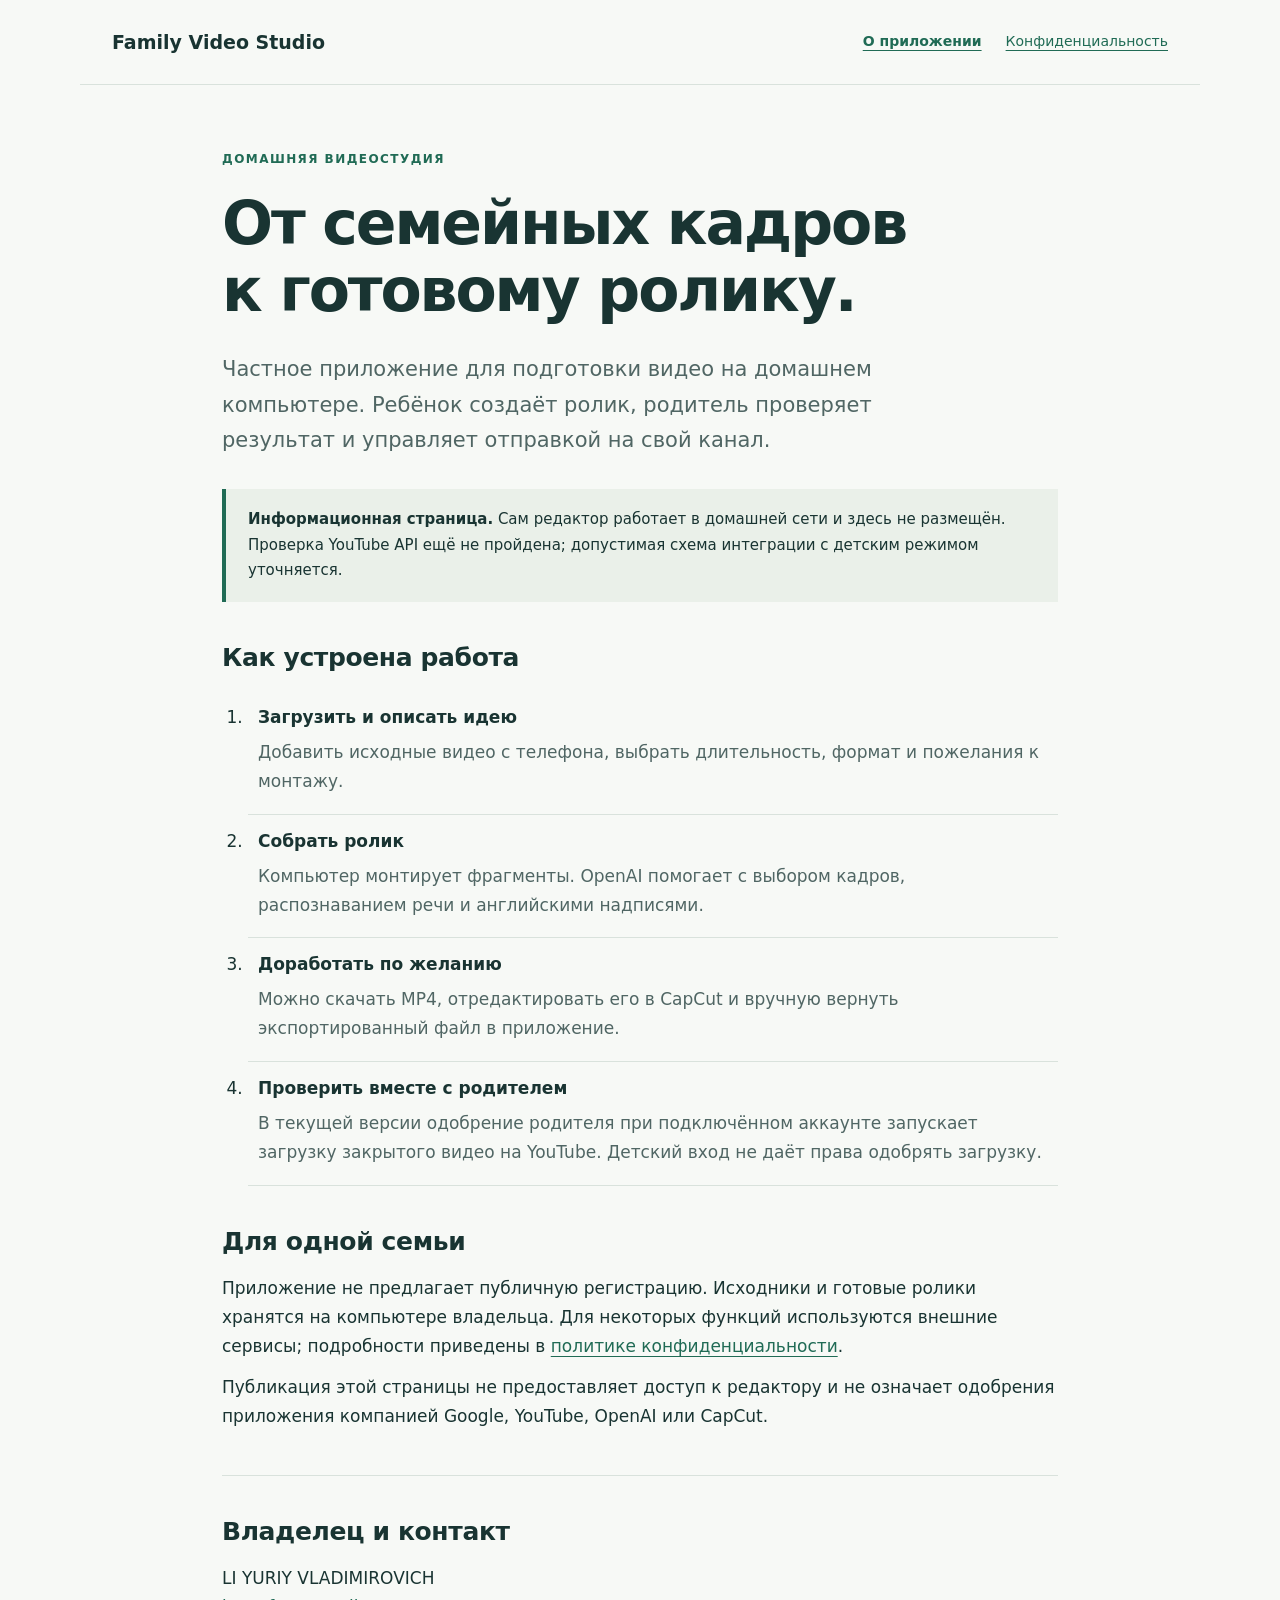
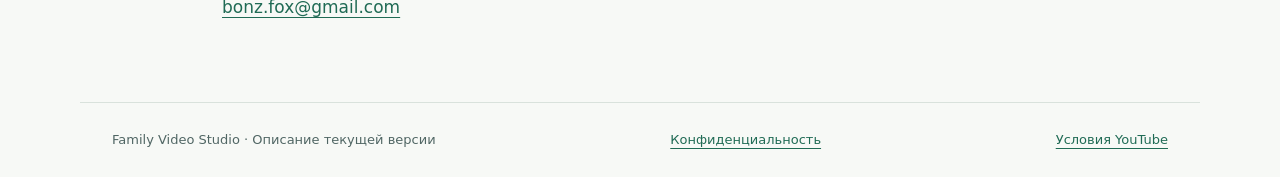
==== index.html @ 89be4508 "Publish application information and privacy pages" ====
<!doctype html>
<html lang="ru">
<head>
  <meta charset="utf-8">
  <meta name="viewport" content="width=device-width, initial-scale=1">
  <meta name="description" content="Family Video Studio — информация о частной домашней видеостудии.">
  <title>Family Video Studio — о приложении</title>
  <link rel="stylesheet" href="style.css">
</head>
<body>
  <header><a class="brand" href="index.html">Family Video Studio</a><nav aria-label="Основное меню"><a href="index.html" aria-current="page">О приложении</a><a href="privacy.html">Конфиденциальность</a></nav></header>
  <main>
    <p class="eyebrow">Домашняя видеостудия</p>
    <h1>От семейных кадров<br>к готовому ролику.</h1>
    <p class="lead">Частное приложение для подготовки видео на домашнем компьютере. Ребёнок создаёт ролик, родитель проверяет результат и управляет отправкой на свой канал.</p>
    <aside class="notice"><strong>Информационная страница.</strong> Сам редактор работает в домашней сети и здесь не размещён. Проверка YouTube API ещё не пройдена; допустимая схема интеграции с детским режимом уточняется.</aside>
    <h2>Как устроена работа</h2>
    <ol class="steps">
      <li><strong>Загрузить и описать идею</strong><p>Добавить исходные видео с телефона, выбрать длительность, формат и пожелания к монтажу.</p></li>
      <li><strong>Собрать ролик</strong><p>Компьютер монтирует фрагменты. OpenAI помогает с выбором кадров, распознаванием речи и английскими надписями.</p></li>
      <li><strong>Доработать по желанию</strong><p>Можно скачать MP4, отредактировать его в CapCut и вручную вернуть экспортированный файл в приложение.</p></li>
      <li><strong>Проверить вместе с родителем</strong><p>В текущей версии одобрение родителя при подключённом аккаунте запускает загрузку закрытого видео на YouTube. Детский вход не даёт права одобрять загрузку.</p></li>
    </ol>
    <h2>Для одной семьи</h2>
    <p>Приложение не предлагает публичную регистрацию. Исходники и готовые ролики хранятся на компьютере владельца. Для некоторых функций используются внешние сервисы; подробности приведены в <a href="privacy.html">политике конфиденциальности</a>.</p>
    <p>Публикация этой страницы не предоставляет доступ к редактору и не означает одобрения приложения компанией Google, YouTube, OpenAI или CapCut.</p>
    <section class="contact"><h2>Владелец и контакт</h2><p>LI YURIY VLADIMIROVICH<br><a href="mailto:bonz.fox@gmail.com">bonz.fox@gmail.com</a></p></section>
  </main>
  <footer><span>Family Video Studio · Описание текущей версии</span><a href="privacy.html">Конфиденциальность</a><a href="https://www.youtube.com/t/terms">Условия YouTube</a></footer>
</body>
</html>
---- style.css ----
:root{color-scheme:light;--ink:#193432;--muted:#506664;--paper:#f7f9f6;--line:#d9e2dc;--accent:#206b55}
*{box-sizing:border-box}body{margin:0;background:var(--paper);color:var(--ink);font:17px/1.7 system-ui,-apple-system,"Segoe UI",sans-serif}a{color:var(--accent);text-underline-offset:4px}a:hover{text-decoration-thickness:2px}a:focus-visible{outline:3px solid #bd6509;outline-offset:5px}header,footer{max-width:1120px;margin:auto;padding:26px 32px;display:flex;gap:24px;align-items:center;justify-content:space-between}header{border-bottom:1px solid var(--line)}.brand{font-size:19px;font-weight:750;text-decoration:none;color:var(--ink)}nav{display:flex;gap:24px;flex-wrap:wrap;font-size:14px}nav a[aria-current]{font-weight:700}main{max-width:900px;margin:64px auto 80px;padding:0 32px}.eyebrow{text-transform:uppercase;letter-spacing:.12em;font-size:12px;font-weight:750;color:var(--accent)}h1{font-size:clamp(34px,5.3vw,60px);line-height:1.12;letter-spacing:-.035em;margin:20px 0 28px;overflow-wrap:anywhere}h2{font-size:25px;line-height:1.3;margin:40px 0 16px;letter-spacing:-.015em}p{margin:12px 0}.lead{font-size:21px;max-width:730px;color:var(--muted)}.notice{font-size:15px;background:#eaf0e9;border-left:4px solid var(--accent);padding:18px 22px;margin:30px 0}.steps{padding-left:26px}.steps li{padding:12px 0 12px 10px;border-bottom:1px solid var(--line)}.steps p{color:var(--muted);margin:6px 0}.contact{margin-top:44px;border-top:1px solid var(--line)}footer{border-top:1px solid var(--line);font-size:13px;color:var(--muted);flex-wrap:wrap}.policy{max-width:850px}.policy h1{font-size:clamp(30px,4vw,48px)}.policy li{margin:10px 0}@media(max-width:600px){header{align-items:flex-start;flex-direction:column;gap:14px;padding:22px}main{padding:0 22px;margin-top:36px}.lead{font-size:19px}nav{gap:18px}footer{padding:22px}.notice{padding:16px}.policy h2{font-size:23px}}
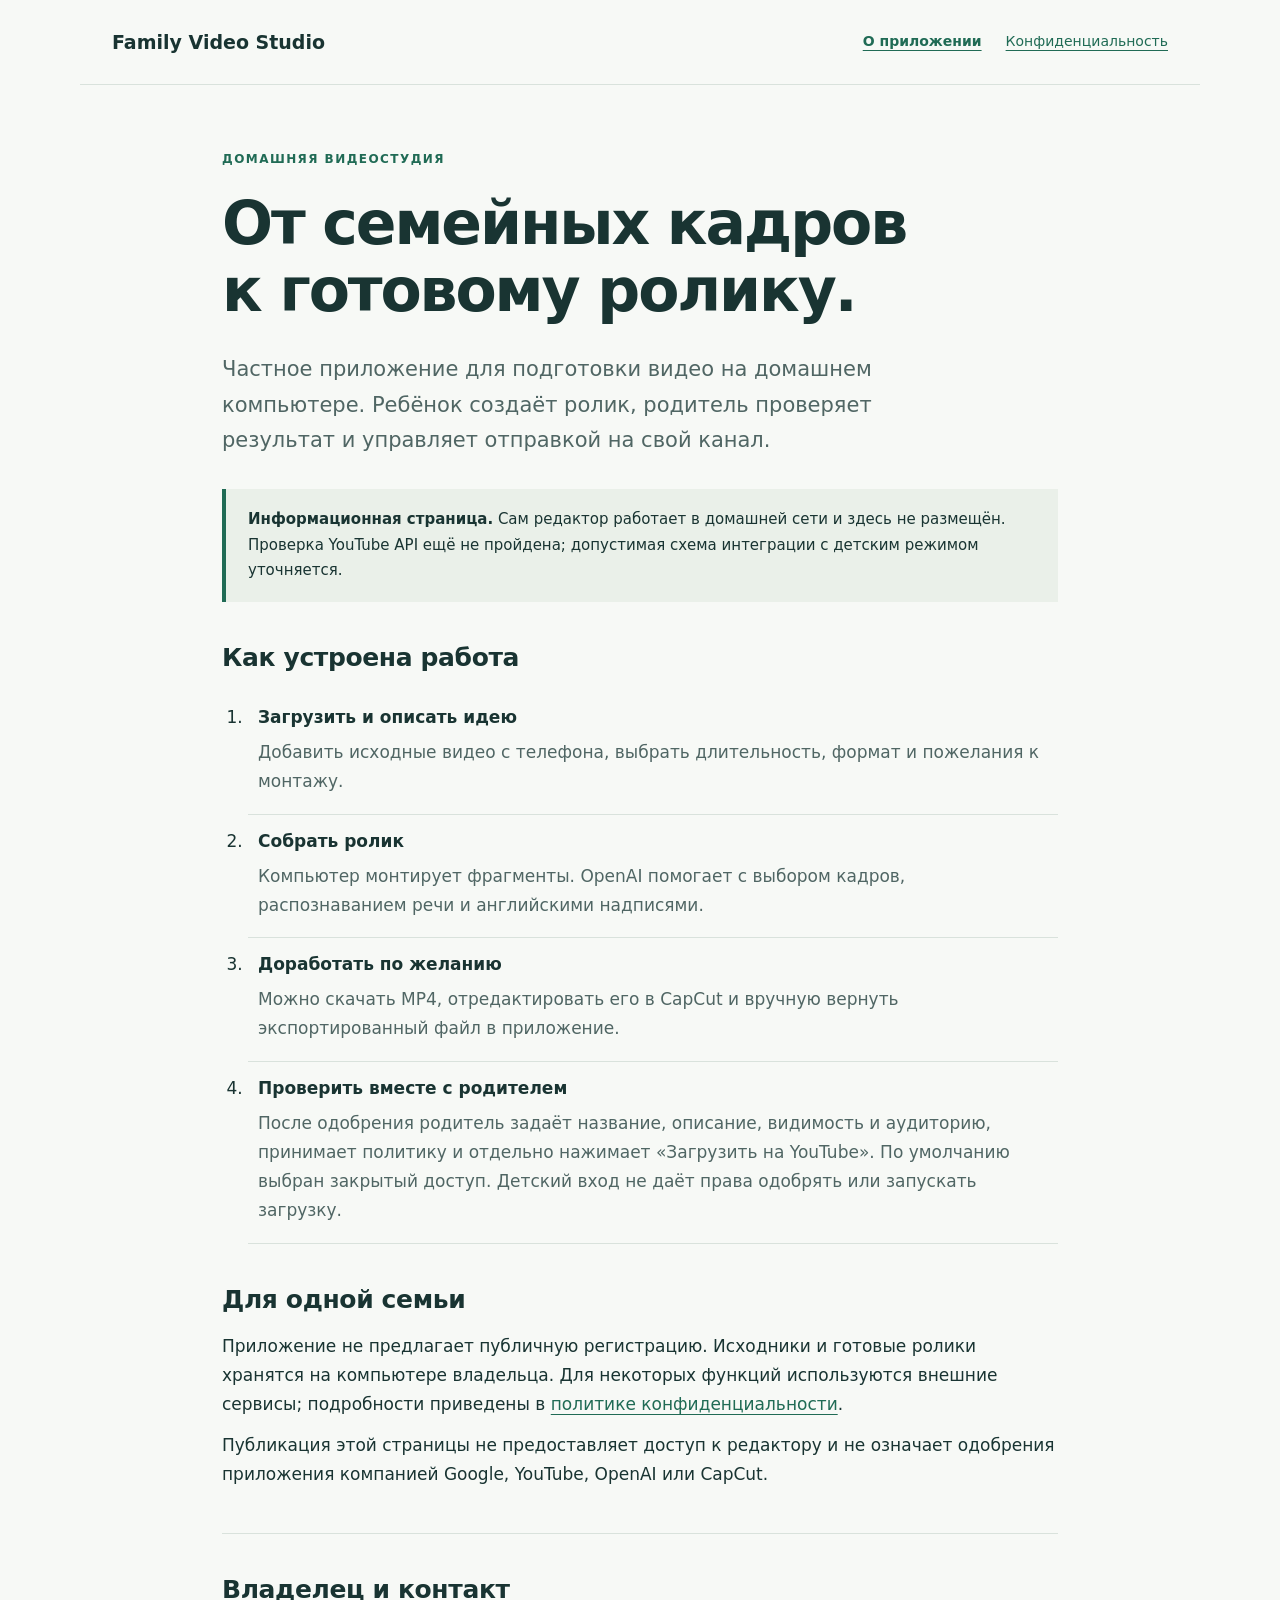
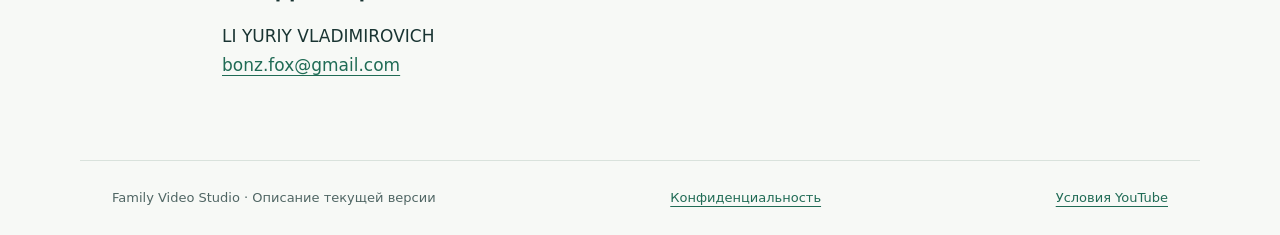
==== commit 04570b89: "Document explicit uploads and YouTube disconnection" ====
--- a/index.html
+++ b/index.html
@@ -19,7 +19,7 @@
       <li><strong>Загрузить и описать идею</strong><p>Добавить исходные видео с телефона, выбрать длительность, формат и пожелания к монтажу.</p></li>
       <li><strong>Собрать ролик</strong><p>Компьютер монтирует фрагменты. OpenAI помогает с выбором кадров, распознаванием речи и английскими надписями.</p></li>
       <li><strong>Доработать по желанию</strong><p>Можно скачать MP4, отредактировать его в CapCut и вручную вернуть экспортированный файл в приложение.</p></li>
-      <li><strong>Проверить вместе с родителем</strong><p>В текущей версии одобрение родителя при подключённом аккаунте запускает загрузку закрытого видео на YouTube. Детский вход не даёт права одобрять загрузку.</p></li>
+      <li><strong>Проверить вместе с родителем</strong><p>После одобрения родитель задаёт название, описание, видимость и аудиторию, принимает политику и отдельно нажимает «Загрузить на YouTube». По умолчанию выбран закрытый доступ. Детский вход не даёт права одобрять или запускать загрузку.</p></li>
     </ol>
     <h2>Для одной семьи</h2>
     <p>Приложение не предлагает публичную регистрацию. Исходники и готовые ролики хранятся на компьютере владельца. Для некоторых функций используются внешние сервисы; подробности приведены в <a href="privacy.html">политике конфиденциальности</a>.</p>
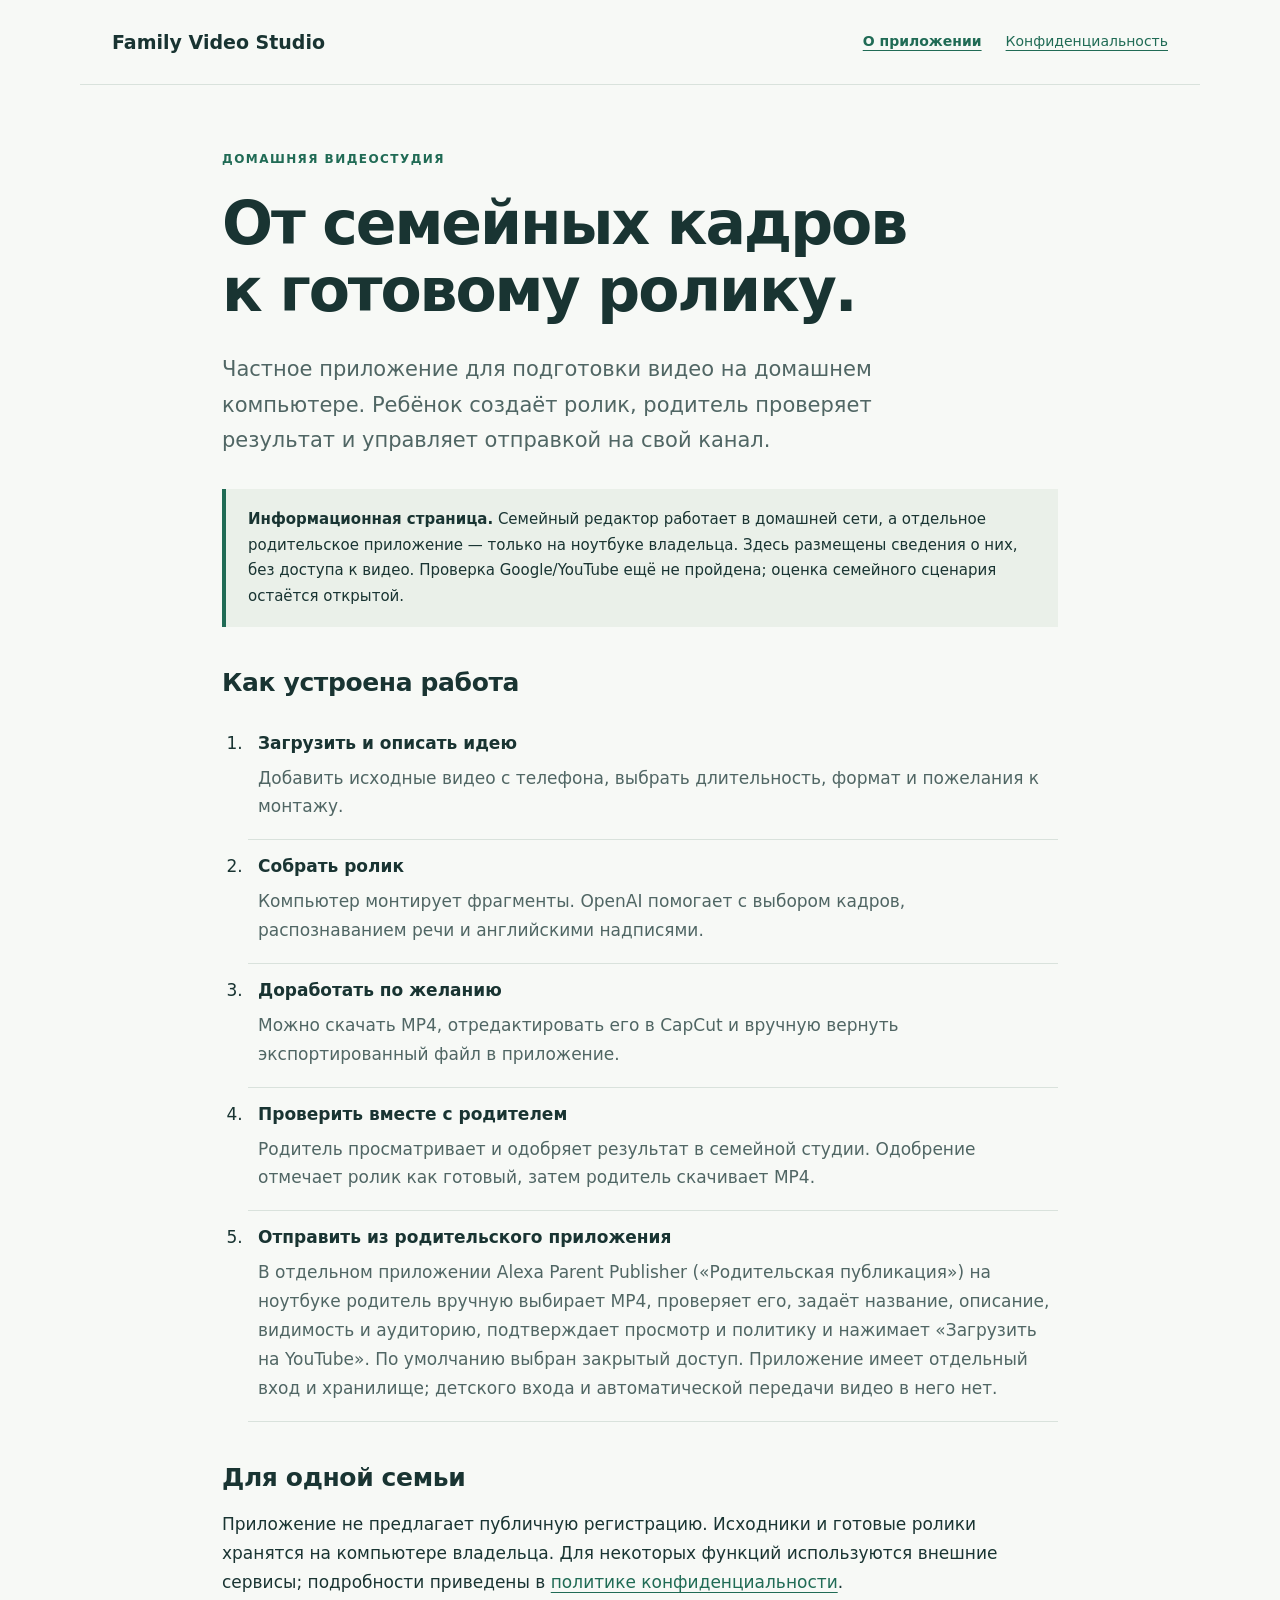
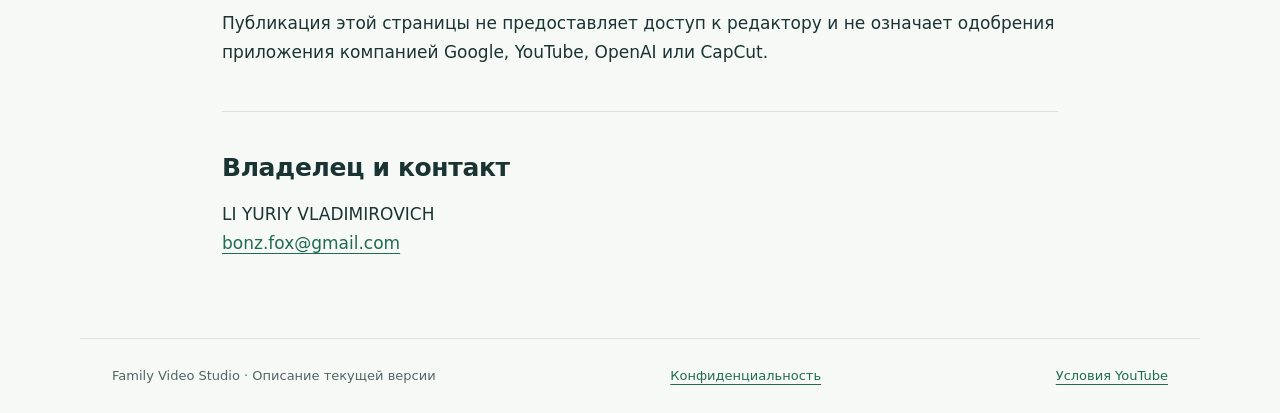
==== commit feb50b20: "Describe separate adult publisher and privacy policy .5 Publish the prepared privacy policy 2026-10-" ====
--- a/index.html
+++ b/index.html
@@ -1,31 +1,32 @@
-<!doctype html>
-<html lang="ru">
-<head>
-  <meta charset="utf-8">
-  <meta name="viewport" content="width=device-width, initial-scale=1">
-  <meta name="description" content="Family Video Studio — информация о частной домашней видеостудии.">
-  <title>Family Video Studio — о приложении</title>
-  <link rel="stylesheet" href="style.css">
-</head>
-<body>
-  <header><a class="brand" href="index.html">Family Video Studio</a><nav aria-label="Основное меню"><a href="index.html" aria-current="page">О приложении</a><a href="privacy.html">Конфиденциальность</a></nav></header>
-  <main>
-    <p class="eyebrow">Домашняя видеостудия</p>
-    <h1>От семейных кадров<br>к готовому ролику.</h1>
-    <p class="lead">Частное приложение для подготовки видео на домашнем компьютере. Ребёнок создаёт ролик, родитель проверяет результат и управляет отправкой на свой канал.</p>
-    <aside class="notice"><strong>Информационная страница.</strong> Сам редактор работает в домашней сети и здесь не размещён. Проверка YouTube API ещё не пройдена; допустимая схема интеграции с детским режимом уточняется.</aside>
-    <h2>Как устроена работа</h2>
-    <ol class="steps">
-      <li><strong>Загрузить и описать идею</strong><p>Добавить исходные видео с телефона, выбрать длительность, формат и пожелания к монтажу.</p></li>
-      <li><strong>Собрать ролик</strong><p>Компьютер монтирует фрагменты. OpenAI помогает с выбором кадров, распознаванием речи и английскими надписями.</p></li>
-      <li><strong>Доработать по желанию</strong><p>Можно скачать MP4, отредактировать его в CapCut и вручную вернуть экспортированный файл в приложение.</p></li>
-      <li><strong>Проверить вместе с родителем</strong><p>После одобрения родитель задаёт название, описание, видимость и аудиторию, принимает политику и отдельно нажимает «Загрузить на YouTube». По умолчанию выбран закрытый доступ. Детский вход не даёт права одобрять или запускать загрузку.</p></li>
-    </ol>
-    <h2>Для одной семьи</h2>
-    <p>Приложение не предлагает публичную регистрацию. Исходники и готовые ролики хранятся на компьютере владельца. Для некоторых функций используются внешние сервисы; подробности приведены в <a href="privacy.html">политике конфиденциальности</a>.</p>
-    <p>Публикация этой страницы не предоставляет доступ к редактору и не означает одобрения приложения компанией Google, YouTube, OpenAI или CapCut.</p>
-    <section class="contact"><h2>Владелец и контакт</h2><p>LI YURIY VLADIMIROVICH<br><a href="mailto:bonz.fox@gmail.com">bonz.fox@gmail.com</a></p></section>
-  </main>
-  <footer><span>Family Video Studio · Описание текущей версии</span><a href="privacy.html">Конфиденциальность</a><a href="https://www.youtube.com/t/terms">Условия YouTube</a></footer>
-</body>
-</html>
+<!doctype html>
+<html lang="ru">
+<head>
+  <meta charset="utf-8">
+  <meta name="viewport" content="width=device-width, initial-scale=1">
+  <meta name="description" content="Family Video Studio — информация о частной домашней видеостудии.">
+  <title>Family Video Studio — о приложении</title>
+  <link rel="stylesheet" href="style.css">
+</head>
+<body>
+  <header><a class="brand" href="index.html">Family Video Studio</a><nav aria-label="Основное меню"><a href="index.html" aria-current="page">О приложении</a><a href="privacy.html">Конфиденциальность</a></nav></header>
+  <main>
+    <p class="eyebrow">Домашняя видеостудия</p>
+    <h1>От семейных кадров<br>к готовому ролику.</h1>
+    <p class="lead">Частное приложение для подготовки видео на домашнем компьютере. Ребёнок создаёт ролик, родитель проверяет результат и управляет отправкой на свой канал.</p>
+    <aside class="notice"><strong>Информационная страница.</strong> Семейный редактор работает в домашней сети, а отдельное родительское приложение — только на ноутбуке владельца. Здесь размещены сведения о них, без доступа к видео. Проверка Google/YouTube ещё не пройдена; оценка семейного сценария остаётся открытой.</aside>
+    <h2>Как устроена работа</h2>
+    <ol class="steps">
+      <li><strong>Загрузить и описать идею</strong><p>Добавить исходные видео с телефона, выбрать длительность, формат и пожелания к монтажу.</p></li>
+      <li><strong>Собрать ролик</strong><p>Компьютер монтирует фрагменты. OpenAI помогает с выбором кадров, распознаванием речи и английскими надписями.</p></li>
+      <li><strong>Доработать по желанию</strong><p>Можно скачать MP4, отредактировать его в CapCut и вручную вернуть экспортированный файл в приложение.</p></li>
+      <li><strong>Проверить вместе с родителем</strong><p>Родитель просматривает и одобряет результат в семейной студии. Одобрение отмечает ролик как готовый, затем родитель скачивает MP4.</p></li>
+      <li><strong>Отправить из родительского приложения</strong><p>В отдельном приложении Alexa Parent Publisher («Родительская публикация») на ноутбуке родитель вручную выбирает MP4, проверяет его, задаёт название, описание, видимость и аудиторию, подтверждает просмотр и политику и нажимает «Загрузить на YouTube». По умолчанию выбран закрытый доступ. Приложение имеет отдельный вход и хранилище; детского входа и автоматической передачи видео в него нет.</p></li>
+    </ol>
+    <h2>Для одной семьи</h2>
+    <p>Приложение не предлагает публичную регистрацию. Исходники и готовые ролики хранятся на компьютере владельца. Для некоторых функций используются внешние сервисы; подробности приведены в <a href="privacy.html">политике конфиденциальности</a>.</p>
+    <p>Публикация этой страницы не предоставляет доступ к редактору и не означает одобрения приложения компанией Google, YouTube, OpenAI или CapCut.</p>
+    <section class="contact"><h2>Владелец и контакт</h2><p>LI YURIY VLADIMIROVICH<br><a href="mailto:bonz.fox@gmail.com">bonz.fox@gmail.com</a></p></section>
+  </main>
+  <footer><span>Family Video Studio · Описание текущей версии</span><a href="privacy.html">Конфиденциальность</a><a href="https://www.youtube.com/t/terms">Условия YouTube</a></footer>
+</body>
+</html>
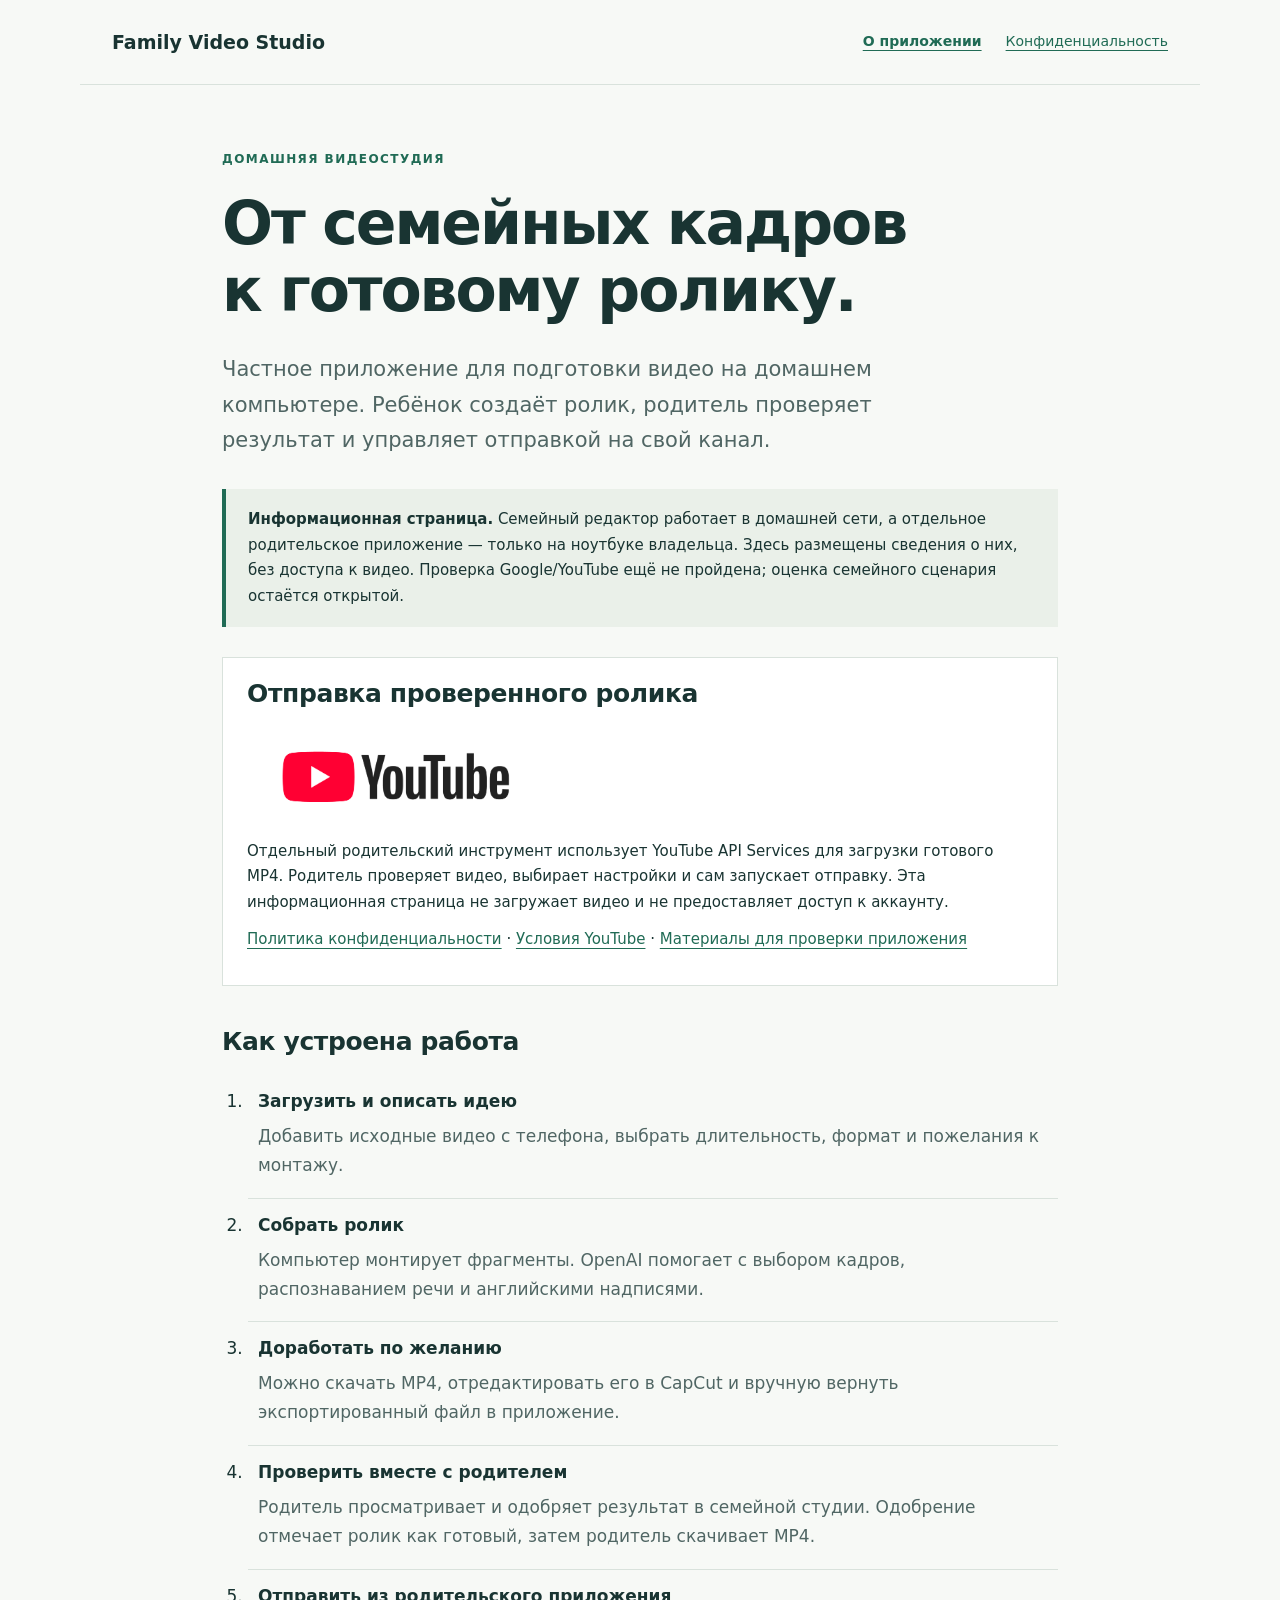
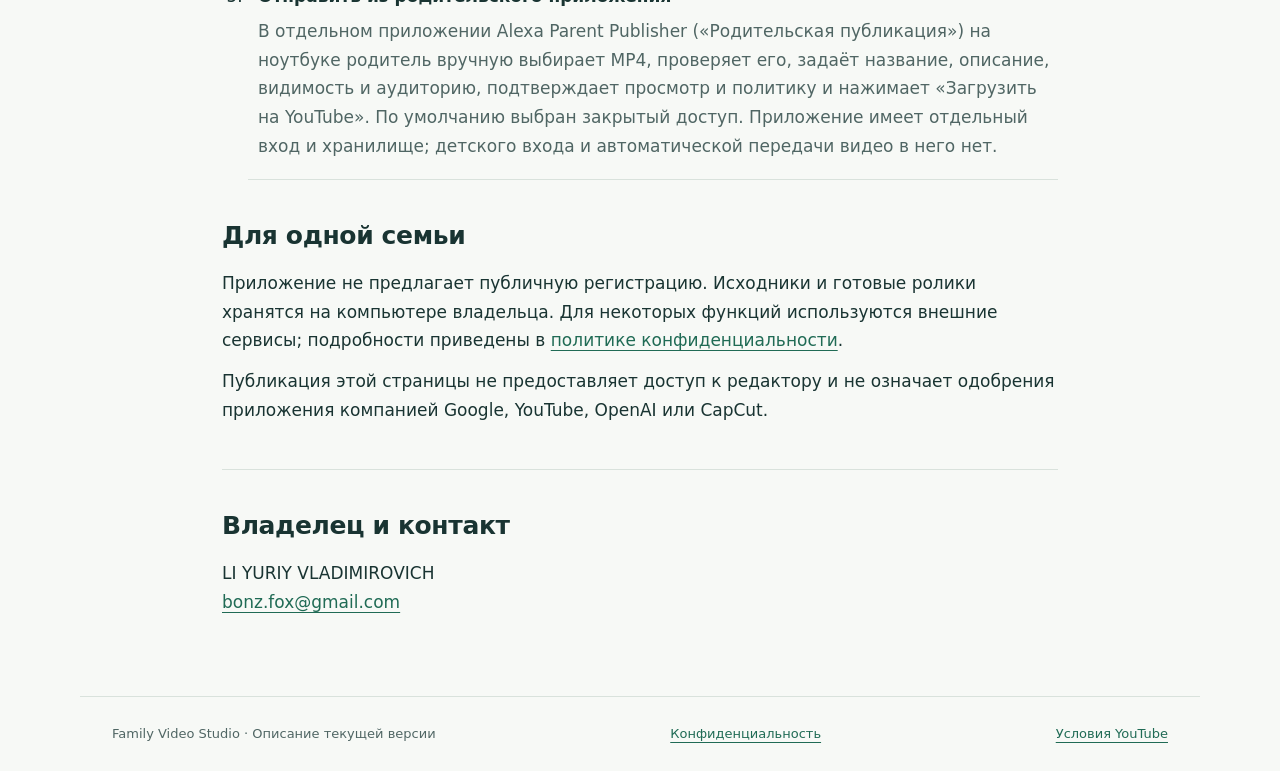
==== commit aaa34c9a: "Add YouTube upload feature branding to information page Publish the owner-approved homepage section " ====
--- a/index.html
+++ b/index.html
@@ -13,7 +13,13 @@
     <p class="eyebrow">Домашняя видеостудия</p>
     <h1>От семейных кадров<br>к готовому ролику.</h1>
     <p class="lead">Частное приложение для подготовки видео на домашнем компьютере. Ребёнок создаёт ролик, родитель проверяет результат и управляет отправкой на свой канал.</p>
-    <aside class="notice"><strong>Информационная страница.</strong> Семейный редактор работает в домашней сети, а отдельное родительское приложение — только на ноутбуке владельца. Здесь размещены сведения о них, без доступа к видео. Проверка Google/YouTube ещё не пройдена; оценка семейного сценария остаётся открытой.</aside>
+    <aside class="notice"><strong>Информационная страница.</strong> Семейный редактор работает в домашней сети, а отдельное родительское приложение — только на ноутбуке владельца. Здесь размещены сведения о них, без доступа к видео. Проверка Google/YouTube ещё не пройдена; оценка семейного сценария остаётся открытой.</aside>
+    <section class="youtube-feature" aria-labelledby="youtube-feature-title">
+      <h2 id="youtube-feature-title">Отправка проверенного ролика</h2>
+      <a class="youtube-feature-logo" href="https://www.youtube.com/" aria-label="Открыть YouTube"><img src="youtube-logo.png" alt="YouTube" height="100"></a>
+      <p>Отдельный родительский инструмент использует YouTube API Services для загрузки готового MP4. Родитель проверяет видео, выбирает настройки и сам запускает отправку. Эта информационная страница не загружает видео и не предоставляет доступ к аккаунту.</p>
+      <p><a href="privacy.html">Политика конфиденциальности</a> · <a href="https://www.youtube.com/t/terms">Условия YouTube</a> · <a href="https://bonzfox-web.github.io/family-video-studio-info/reviewer-download.html">Материалы для проверки приложения</a></p>
+    </section>
     <h2>Как устроена работа</h2>
     <ol class="steps">
       <li><strong>Загрузить и описать идею</strong><p>Добавить исходные видео с телефона, выбрать длительность, формат и пожелания к монтажу.</p></li>
--- a/style.css
+++ b/style.css
@@ -1,2 +1,3 @@
 :root{color-scheme:light;--ink:#193432;--muted:#506664;--paper:#f7f9f6;--line:#d9e2dc;--accent:#206b55}
+.youtube-feature{padding:20px 24px;background:#fff;border:1px solid var(--line);margin:30px 0}.youtube-feature h2{margin-top:0}.youtube-feature-logo{display:block;width:fit-content;max-width:100%}.youtube-feature-logo img{display:block;height:100px;width:auto}.youtube-feature p{font-size:15px}@media(max-width:600px){.youtube-feature{padding:16px 0}.youtube-feature h2,.youtube-feature p{margin-left:16px;margin-right:16px}}
 *{box-sizing:border-box}body{margin:0;background:var(--paper);color:var(--ink);font:17px/1.7 system-ui,-apple-system,"Segoe UI",sans-serif}a{color:var(--accent);text-underline-offset:4px}a:hover{text-decoration-thickness:2px}a:focus-visible{outline:3px solid #bd6509;outline-offset:5px}header,footer{max-width:1120px;margin:auto;padding:26px 32px;display:flex;gap:24px;align-items:center;justify-content:space-between}header{border-bottom:1px solid var(--line)}.brand{font-size:19px;font-weight:750;text-decoration:none;color:var(--ink)}nav{display:flex;gap:24px;flex-wrap:wrap;font-size:14px}nav a[aria-current]{font-weight:700}main{max-width:900px;margin:64px auto 80px;padding:0 32px}.eyebrow{text-transform:uppercase;letter-spacing:.12em;font-size:12px;font-weight:750;color:var(--accent)}h1{font-size:clamp(34px,5.3vw,60px);line-height:1.12;letter-spacing:-.035em;margin:20px 0 28px;overflow-wrap:anywhere}h2{font-size:25px;line-height:1.3;margin:40px 0 16px;letter-spacing:-.015em}p{margin:12px 0}.lead{font-size:21px;max-width:730px;color:var(--muted)}.notice{font-size:15px;background:#eaf0e9;border-left:4px solid var(--accent);padding:18px 22px;margin:30px 0}.steps{padding-left:26px}.steps li{padding:12px 0 12px 10px;border-bottom:1px solid var(--line)}.steps p{color:var(--muted);margin:6px 0}.contact{margin-top:44px;border-top:1px solid var(--line)}footer{border-top:1px solid var(--line);font-size:13px;color:var(--muted);flex-wrap:wrap}.policy{max-width:850px}.policy h1{font-size:clamp(30px,4vw,48px)}.policy li{margin:10px 0}@media(max-width:600px){header{align-items:flex-start;flex-direction:column;gap:14px;padding:22px}main{padding:0 22px;margin-top:36px}.lead{font-size:19px}nav{gap:18px}footer{padding:22px}.notice{padding:16px}.policy h2{font-size:23px}}
